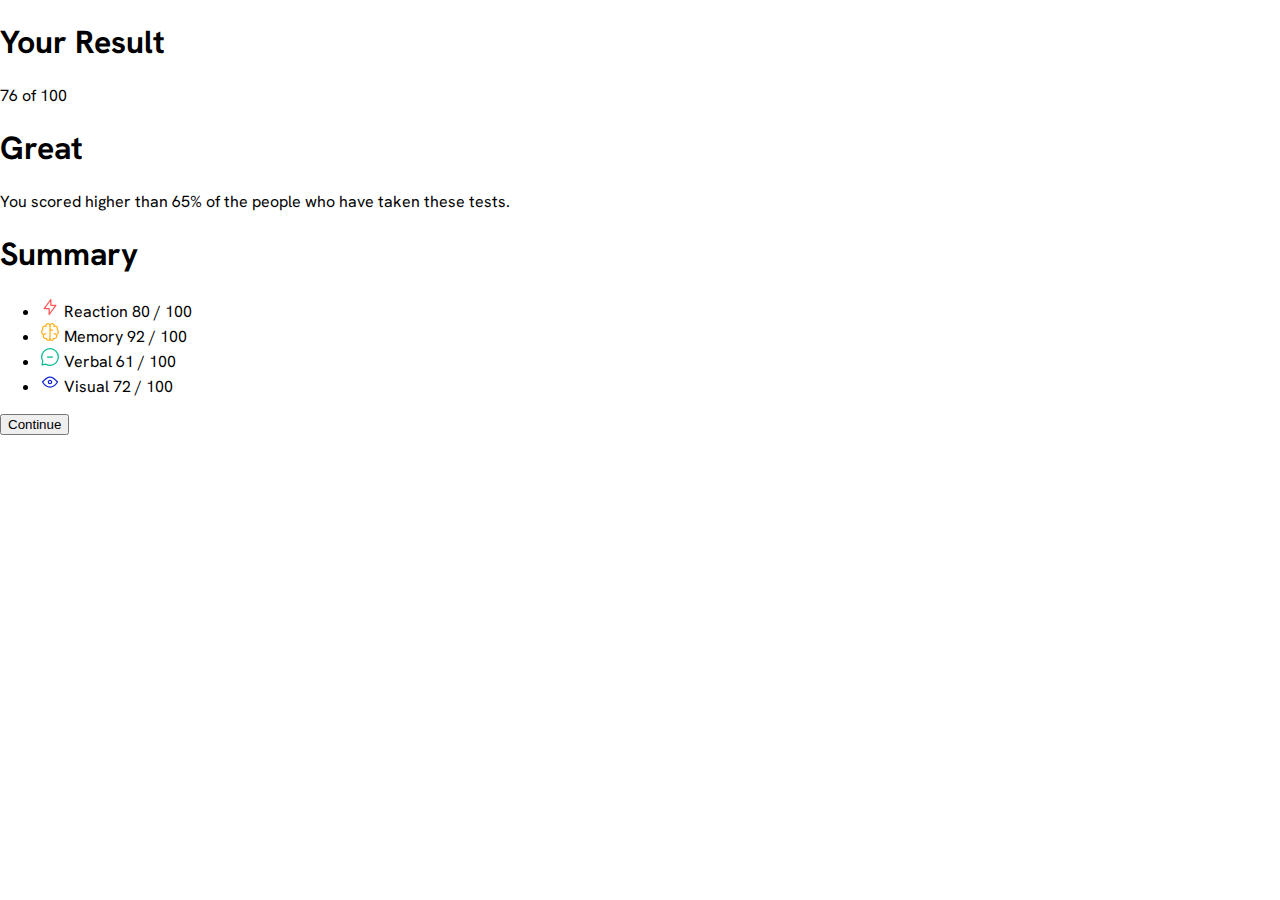
==== 1-ResultSummaryComponent/index.html @ 719c811d "Renamed folder and added html structure" ====
<!DOCTYPE html>
<html lang="en">

<head>
  <meta charset="UTF-8">
  <meta name="viewport" content="width=device-width, initial-scale=1.0">
  <title>ResultsSummary</title>
  <link rel="stylesheet" href="styles.css">
</head>

<body>
  <main>
    <section class="result-summary-container">
      <div class="result">
        <h1 class="heading">Your Result</h1>
        <div class="score">76 of 100</div>
        <div class="rating">
          <h1 class="heading">Great</h1>
          <p class="rating-info">You scored higher than 65% of the people who have taken these tests.</p>
        </div>
      </div>

      <div class="summary">
        <h1 class="heading">Summary</h1>
        <ul class="category">
          <li>
            <img src="./assets/images/icon-reaction.svg" alt="icon-reaction" class="icon">
            <span class="item">Reaction</span>
            <span class="item-score">80 / 100</span>
          </li>
          <li>
            <img src="./assets/images/icon-memory.svg" alt="icon-memory" class="icon">
            <span class="item">Memory</span>
            <span class="item-score">92 / 100</span>
          </li>
          <li>
            <img src="./assets/images/icon-verbal.svg" alt="icon-verbal" class="icon">
            <span class="item">Verbal</span>
            <span class="item-score">61 / 100</span>
          </li>
          <li>
            <img src="./assets/images/icon-visual.svg" alt="icon-visual" class="icon">
            <span class="item">Visual</span>
            <span class="item-score">72 / 100</span>
          </li>
        </ul>
        <button class="continue-btn">Continue</button>
      </div>
    </section>
  </main>
</body>

</html>
---- 1-ResultSummaryComponent/styles.css ----
@import url("https://fonts.googleapis.com/css2?family=Hanken+Grotesk:wght@400;500;700;800&display=swap");

* {
  box-sizing: border-box;
}

body {
  margin: 0;
  padding: 0;
  font-family: "Hanken Grotesk", sans-serif;
  font-weight: 400;
}
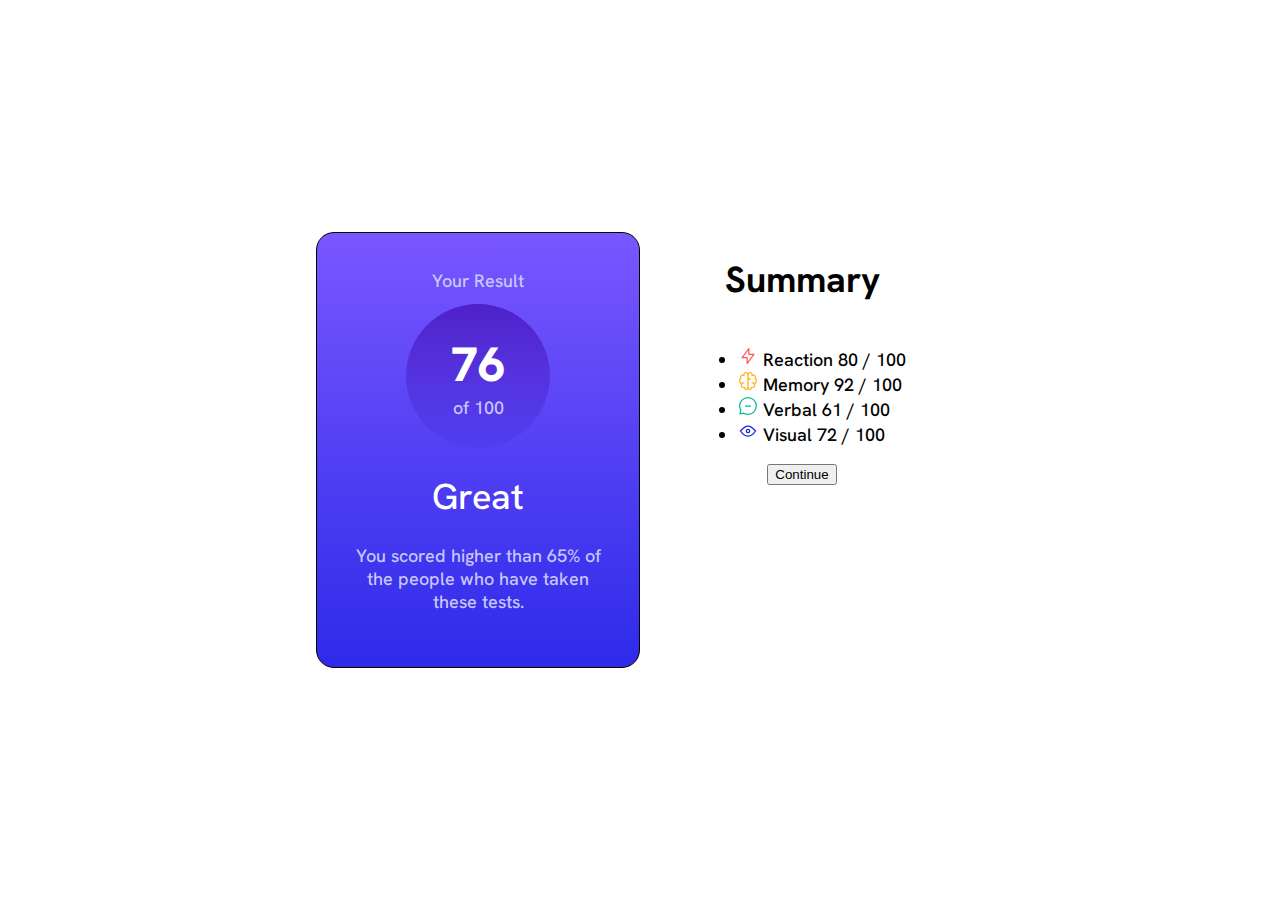
==== commit 1f50efa4: "Added result styles" ====
--- a/1-ResultSummaryComponent/index.html
+++ b/1-ResultSummaryComponent/index.html
@@ -13,9 +13,12 @@
     <section class="result-summary-container">
       <div class="result">
         <h1 class="heading">Your Result</h1>
-        <div class="score">76 of 100</div>
+        <div class="score">
+          <h1>76</h1>
+          <p>of 100</p>
+        </div>
         <div class="rating">
-          <h1 class="heading">Great</h1>
+          <h1 class="rate">Great</h1>
           <p class="rating-info">You scored higher than 65% of the people who have taken these tests.</p>
         </div>
       </div>
--- a/1-ResultSummaryComponent/styles.css
+++ b/1-ResultSummaryComponent/styles.css
@@ -1,4 +1,24 @@
 @import url("https://fonts.googleapis.com/css2?family=Hanken+Grotesk:wght@400;500;700;800&display=swap");
+
+:root {
+  /* Primary Colors */
+  --light-red: hsl(0, 100%, 67%);
+  --orangey-yellow: hsl(39, 100%, 56%);
+  --green-teal: hsl(166, 100%, 37%);
+  --cobalt-blue: hsl(234, 85%, 45%);
+
+  /* Gradients */
+  --light-slate-blue: hsl(252, 100%, 67%);
+  --light-royal-blue: hsl(241, 81%, 54%);
+  --violet-blue: hsla(256, 72%, 46%, 1);
+  --persian-blue: hsla(241, 72%, 46%, 0.1);
+
+  /* Neutral */
+  --white: hsl(0, 0%, 100%);
+  --pale-blue: hsl(221, 100%, 96%);
+  --light-lavender: hsl(241, 100%, 89%);
+  --dark-gray-blue: hsl(224, 30%, 27%);
+}
 
 * {
   box-sizing: border-box;
@@ -8,5 +28,73 @@
   margin: 0;
   padding: 0;
   font-family: "Hanken Grotesk", sans-serif;
-  font-weight: 400;
+  font-weight: 500;
+  font-size: 18px;
 }
+
+main {
+  display: flex;
+  justify-content: center;
+  align-items: center;
+  height: 100vh;
+}
+
+.result-summary-container {
+  display: flex;
+}
+
+.result-summary-container .result,
+.result-summary-container .summary {
+  display: flex;
+  flex-direction: column;
+  flex-basis: 50%;
+  align-items: center;
+  width: 18em;
+}
+
+.result {
+  background-image: linear-gradient(var(--light-slate-blue), var(--light-royal-blue));
+  border: 1px solid black;
+  border-radius: 1em;
+  color: var(--white);
+  padding: 2em;
+  text-align: center;
+}
+
+.result .heading {
+  margin-top: 0;
+  color: var(--light-lavender);
+  font-size: 18px;
+  font-weight: 500;
+}
+
+.result .score {
+  display: flex;
+  flex-direction: column;
+  justify-content: center;
+  background-image: linear-gradient(var(--violet-blue), var(--persian-blue));
+  border-radius: 50%;
+  height: 8em;
+  width: 8em;
+  text-align: center;
+}
+
+.score h1 {
+  font-size: xxx-large;
+  font-weight: 800;
+  margin: 0;
+}
+
+.score p {
+  color: var(--light-lavender);
+  font-weight: 500;
+  margin: 0;
+}
+
+.rating .rate {
+  font-weight: 500;
+}
+
+.rating .rating-info {
+  color: var(--light-lavender);
+}
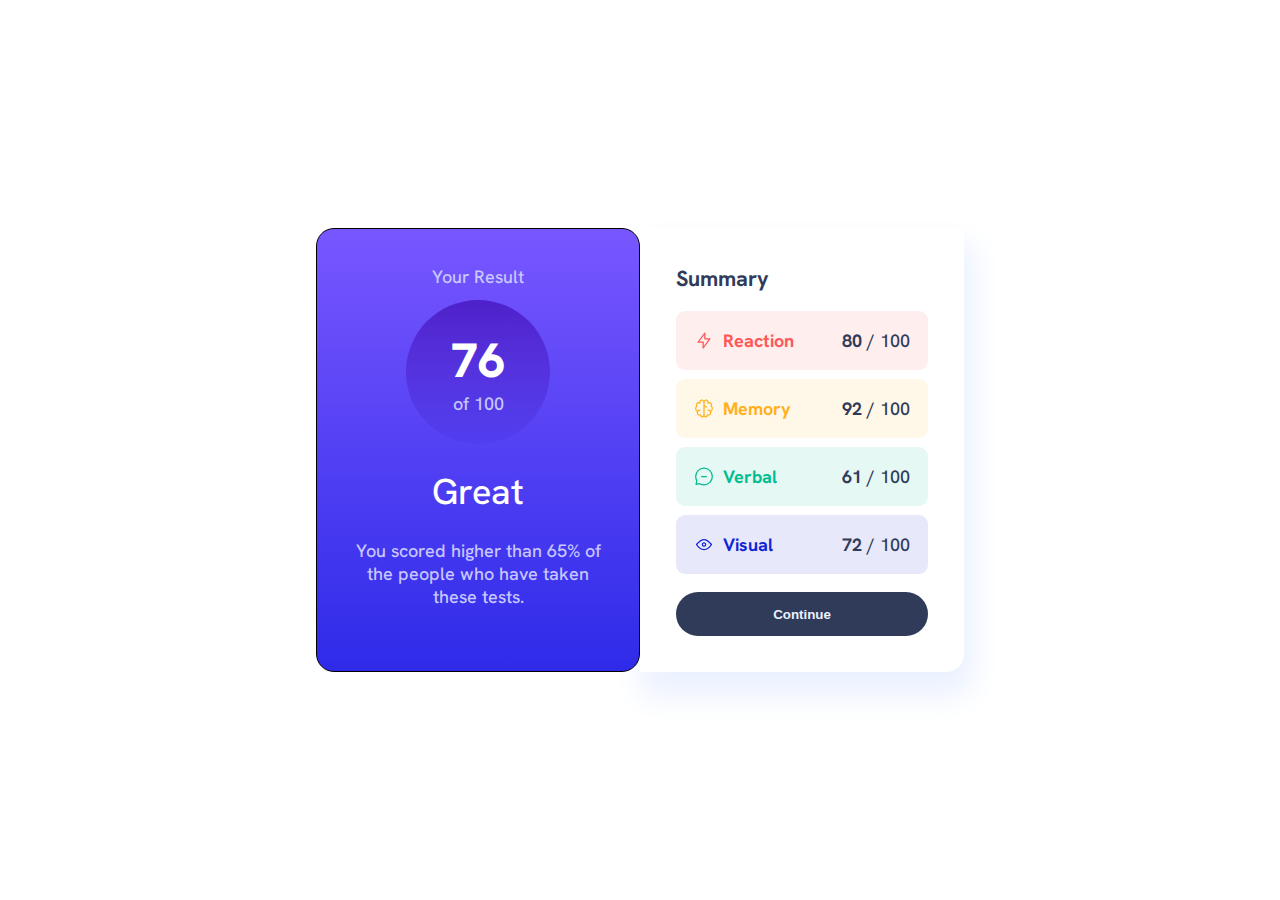
==== commit 085ed190: "Added summary styles" ====
--- a/1-ResultSummaryComponent/index.html
+++ b/1-ResultSummaryComponent/index.html
@@ -29,25 +29,25 @@
           <li>
             <img src="./assets/images/icon-reaction.svg" alt="icon-reaction" class="icon">
             <span class="item">Reaction</span>
-            <span class="item-score">80 / 100</span>
+            <span class="item-score"><b>80</b> / 100</span>
           </li>
           <li>
             <img src="./assets/images/icon-memory.svg" alt="icon-memory" class="icon">
             <span class="item">Memory</span>
-            <span class="item-score">92 / 100</span>
+            <span class="item-score"><b>92</b> / 100</span>
           </li>
           <li>
             <img src="./assets/images/icon-verbal.svg" alt="icon-verbal" class="icon">
             <span class="item">Verbal</span>
-            <span class="item-score">61 / 100</span>
+            <span class="item-score"><b>61</b> / 100</span>
           </li>
           <li>
             <img src="./assets/images/icon-visual.svg" alt="icon-visual" class="icon">
             <span class="item">Visual</span>
-            <span class="item-score">72 / 100</span>
+            <span class="item-score"><b>72</b> / 100</span>
           </li>
         </ul>
-        <button class="continue-btn">Continue</button>
+        <button class="continue-btn" type="button">Continue</button>
       </div>
     </section>
   </main>
--- a/1-ResultSummaryComponent/styles.css
+++ b/1-ResultSummaryComponent/styles.css
@@ -52,6 +52,7 @@
   width: 18em;
 }
 
+/* Result styles */
 .result {
   background-image: linear-gradient(var(--light-slate-blue), var(--light-royal-blue));
   border: 1px solid black;
@@ -59,6 +60,7 @@
   color: var(--white);
   padding: 2em;
   text-align: center;
+  z-index: 1;
 }
 
 .result .heading {
@@ -98,3 +100,87 @@
 .rating .rating-info {
   color: var(--light-lavender);
 }
+
+/* Summary Styles */
+.summary {
+  padding: 2em;
+  border: 0;
+  border-bottom-right-radius: 1em;
+  box-shadow: 5px 20px 30px 5px var(--pale-blue);
+}
+
+.summary .heading {
+  margin: 0;
+  color: var(--dark-gray-blue);
+  font-size: larger;
+  align-self: flex-start;
+  width: 100%;
+}
+
+.summary .category {
+  display: flex;
+  flex-direction: column;
+  row-gap: 0.5em;
+  list-style: none;
+  padding: 0;
+  width: 100%;
+}
+
+.category li {
+  display: flex;
+  flex-direction: row;
+  padding: 1em;
+  border-radius: 0.5em;
+  font-weight: 700;
+}
+
+.category li img {
+  margin-inline-end: 0.5em;
+}
+
+.category li .item {
+  flex-grow: 2;
+}
+
+.category li:first-child {
+  color: var(--light-red);
+  background-color: hsla(0, 100%, 67%, 0.1);
+}
+
+.category li:nth-child(2) {
+  color: var(--orangey-yellow);
+  background-color: hsla(39, 100%, 56%, 0.1);
+}
+
+.category li:nth-child(3) {
+  color: var(--green-teal);
+  background-color: hsla(166, 100%, 37%, 0.1);
+}
+
+.category li:last-child {
+  color: var(--cobalt-blue);
+  background-color: hsla(234, 85%, 45%, 0.1);
+}
+
+.category .item-score {
+  color: var(--dark-gray-blue);
+  font-weight: 500;
+}
+
+.summary .continue-btn {
+  color: var(--pale-blue);
+  background-color: var(--dark-gray-blue);
+  border: 1px solid transparent;
+  border-radius: 2em;
+  font-weight: 600;
+  padding: 1em;
+  width: 100%;
+}
+
+.summary .continue-btn:hover {
+  cursor: pointer;
+}
+
+.summary .continue-btn:active {
+  background-image: linear-gradient(var(--light-slate-blue), var(--light-royal-blue));
+}
